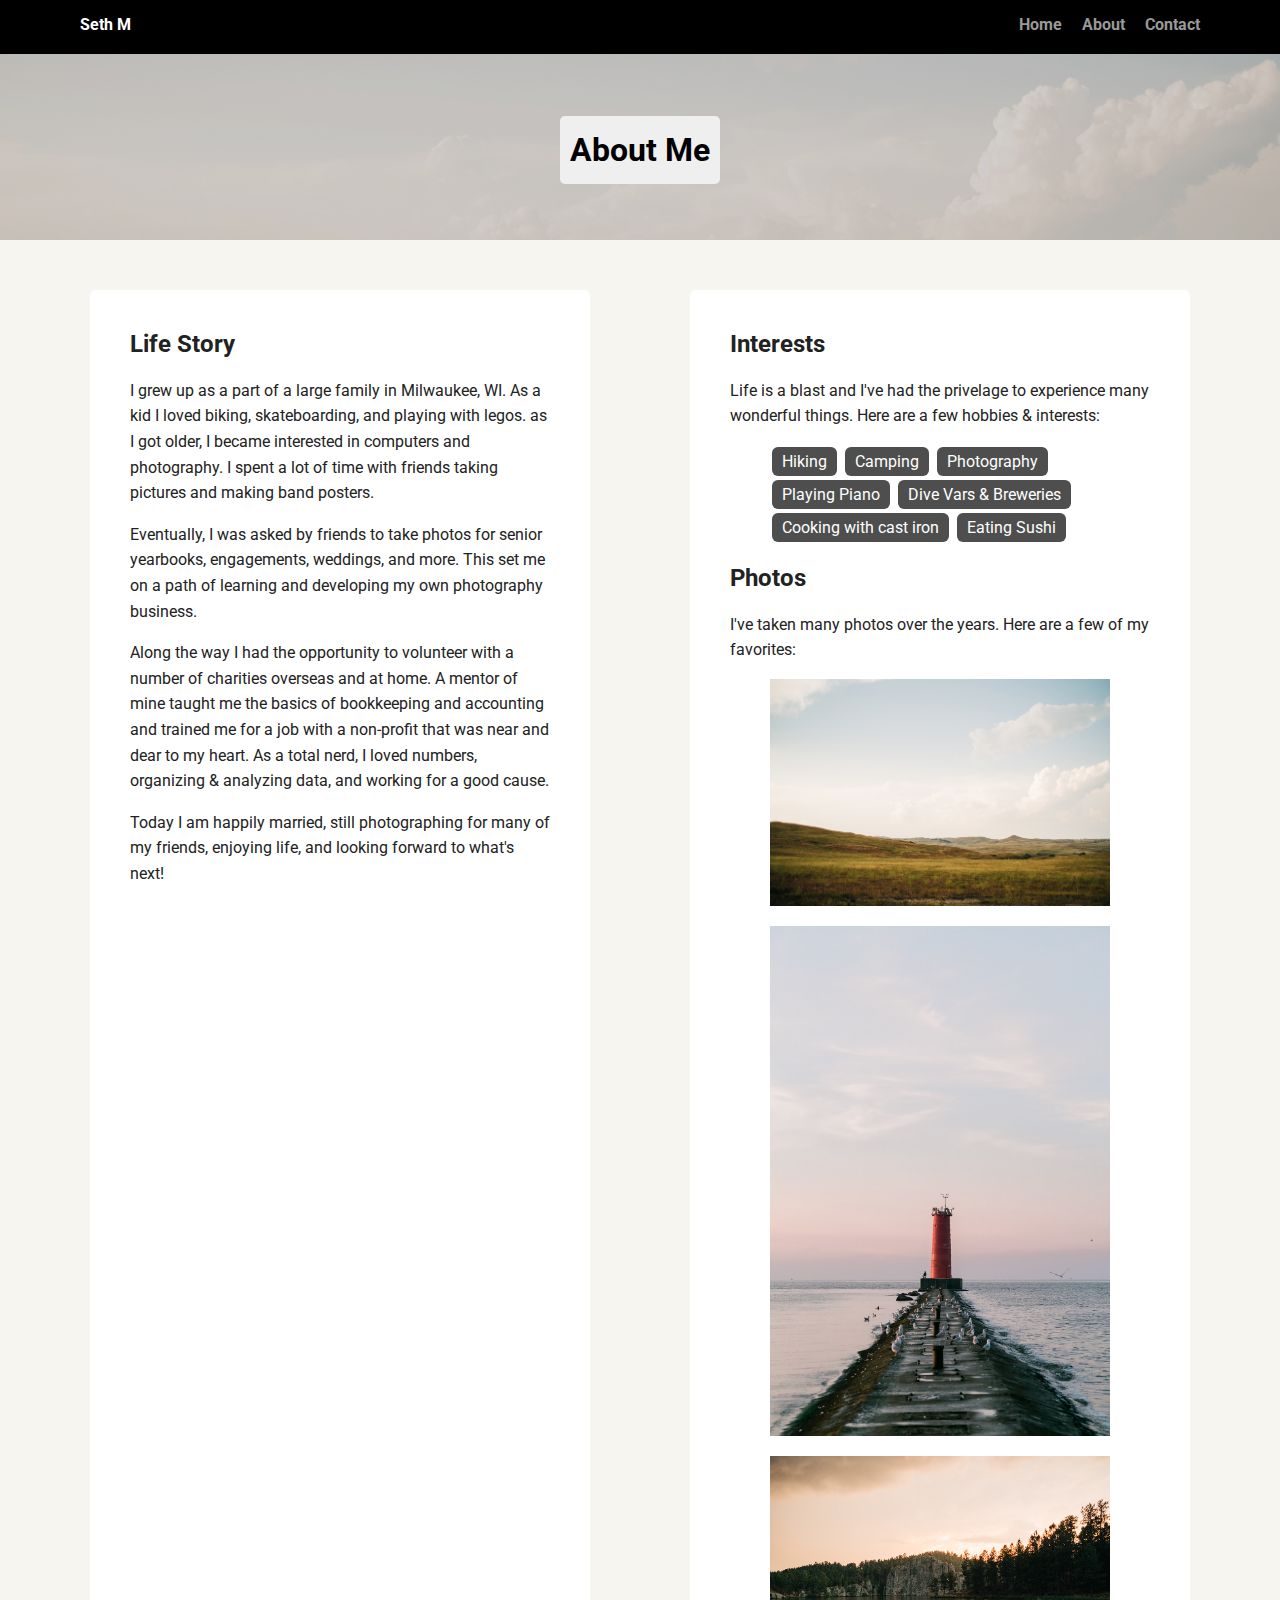
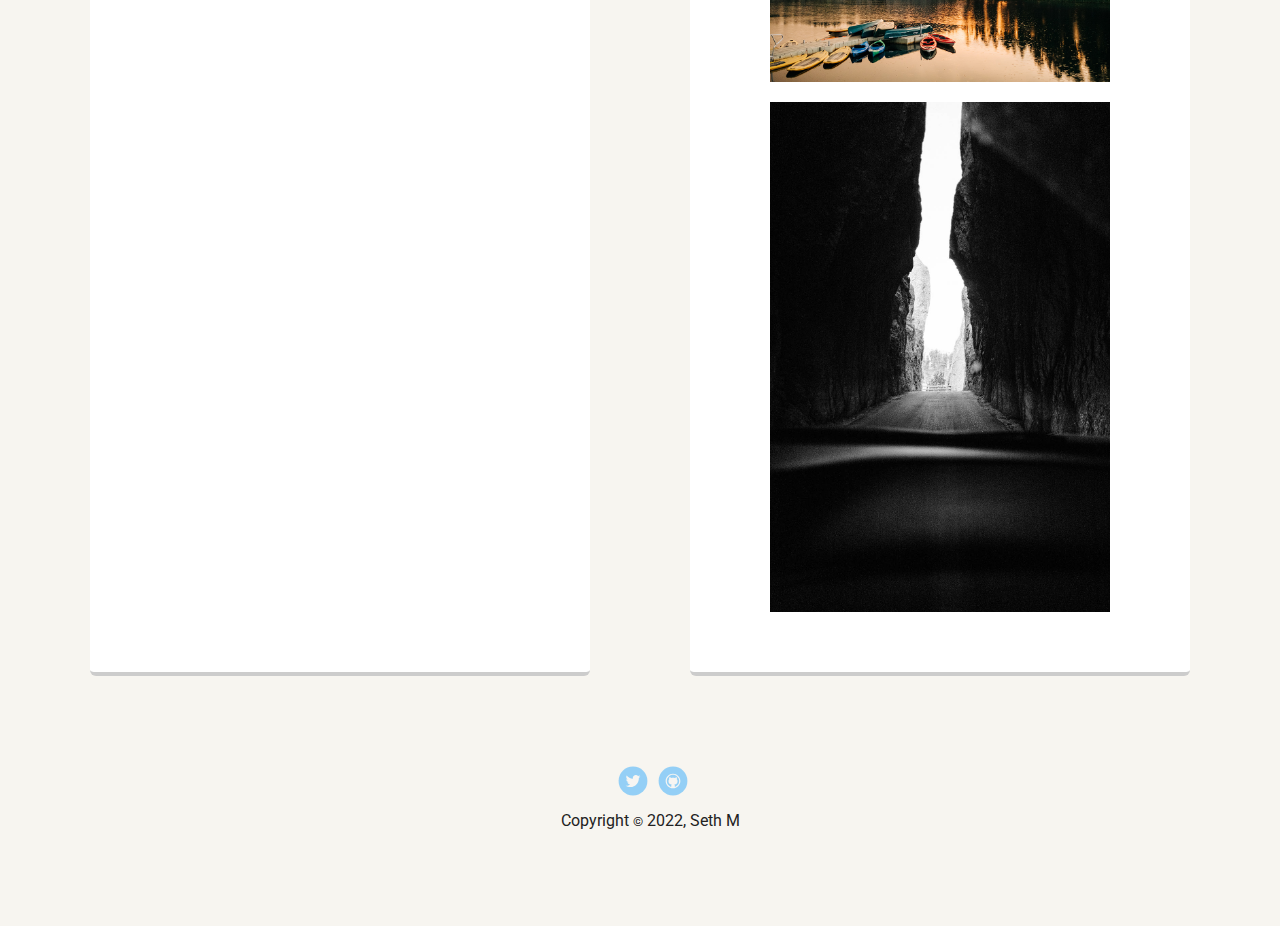
==== profile_page_v1/about.html @ 50fefb5d "Upload Files" ====
<!doctype html>
<html lang="en">
<head>
  <meta charset="utf-8">
  <title>About Seth</title>
  <meta name="viewport" content="width=device-width, initial-scale=1.0">
  <link rel="stylesheet" href="styles.css">
  <link href="https://fonts.googleapis.com/css?family=Muli%7CRoboto:400,300,500,700,900" rel="stylesheet"></head>
  <body>

    <nav class="main-nav">
        <ul class="nav">
          <li class="name">Seth M</li>
          <li><a href="index.html">Home</a></li>
          <li><a href="about.html">About</a></li>
          <li><a href="contact.html">Contact</a></li>
        </ul>
    </nav>

    <header class="secondaryheader">
      <h1 class="tag name">About Me</h1>
    </header>

    <main class="flex">
      <section class="card">
        <h2>Life Story</h2>
        <p>I grew up as a part of a large family in Milwaukee, WI. As a kid I loved biking, skateboarding, and playing with legos.
        as I got older, I became interested in computers and photography. I spent a lot of time with friends taking pictures and making band posters.</p>
        <p>Eventually, I was asked by friends to take photos for senior yearbooks, engagements, weddings, and more. This set me on a path of learning
        and developing my own photography business.</p>
        <p>Along the way I had the opportunity to volunteer with a number of charities overseas and at home. A mentor of mine taught me the basics of bookkeeping
          and accounting and trained me for a job with a non-profit that was near and dear to my heart. As a total nerd, I loved numbers, organizing & analyzing data,
          and working for a good cause.</p>
          <p>Today I am happily married, still photographing for many of my friends, enjoying life, and looking forward to what's next!</p>

      </section>

      <aside class="card">
        <h2>Interests</h2>
        <p>Life is a blast and I've had the privelage to experience many wonderful things. Here are a few hobbies & interests:</p>
        <ul class="skillsmono">
          <li>Hiking</li>
          <li>Camping</li>
          <li>Photography</li>
          <li>Playing Piano</li>
          <li>Dive Vars & Breweries</li>
          <li>Cooking with cast iron</li>
          <li>Eating Sushi</li>
        </ul>
        <h2>Photos</h2>
        <p>I've taken many photos over the years. Here are a few of my favorites:</p>
        <figure><img src="images/Home-bg-hills.jpg" alt="Custer State Park"></figure>
        <figure><img src="images/lighthouse.jpg" alt="Lighthouse"></figure>
        <figure><img src="images/Kayak.jpg" alt="Kayaks at Custer"></figure>
        <figure><img src="images/needles.jpg" alt="needles"></figure>
      </aside>

    </main>


    <footer>
      <ul>
        <li><a href="https://twitter.com/localseth" class="social twitter" target="_blank">Twitter</a></li>
        <li><a href="https://github.com/localseth" class="social github" target="_blank">Github</a></li>
      </ul>
      <p class="copyright">Copyright <small>&copy;</small> 2022, Seth M</p>
    </footer>
  </body>
  </html>
---- profile_page_v1/styles.css ----
/* Global Layout Set-up */
* {
  box-sizing: border-box;
}

body {
  margin: 0;
  padding: 0;
  text-align: center;
  font-family: 'Roboto', sans-serif;
  color: #222;
  background: #f7f5f0;
}
/* Link Styles */

a {
  text-decoration: none;
  color: #999;
}
a:hover {
  color: #6633ff;
}

/* Section Styles */

.main-nav {
  width: 100%;
  background: black;
  min-height: 30px;
  padding: 10px;
  position: fixed;
  text-align: center;
}
.nav {
  display: flex;
  justify-content: space-around;
  font-weight: 700;
  list-style-type: none;
  margin: 0 auto;
  padding: 0;
}

.nav .name {
    display: block;
    margin-right: auto;
    color: white;
}
.nav li {
  padding: 5px 10px 10px 10px;
}
.nav a {
  transition: all .5s;
}
.nav a:hover {
  color: white
}

header {
  text-align: center;
  background: url('images/Home-bg-hills.jpg') rgba(34, 34, 34, .2) no-repeat bottom 40% center ;
  background-size: cover;
  background-blend-mode: multiply;
  overflow: hidden;
  padding-top: 60px;
}

.secondaryheader {
  display: flex;
  flex-direction: column;
  justify-content: center;
  min-height: 240px;
  vertical-align: middle;
  text-align: center;
  background: url('images/Home-bg-hills.jpg') rgba(34, 34, 34, .2) no-repeat top 40% center ;
  background-size: cover;
  background-blend-mode: multiply;
  overflow: hidden;
  padding-top: 60px;
}

header {
  line-height: 1.5;
}

header .profile-image {
  margin-top: 50px;
  width: 150px;
  height: 150px;
  border-radius: 50%;
  border: 3px solid white;
  transition: all .5s;
  background-color: rgba(34, 34, 34, .8);
}
header .profile-image:hover {
  transform: scale(1.2) rotate(1080deg);
}
.tag {
  background-color: #efefef;
  color: black;
  padding: 10px;
  border-radius: 5px;
  display: table;
  margin: 10px auto;
}

.verticalcenter {
  display: flex;
  flex-direction: column;
  justify-content: center;
}

.location {
  background-color: rgba(34, 34, 34, .8);
  color: #f7f5f0;
}
.card {
  margin: 30px;
  padding: 20px 40px 40px;
  max-width: 500px;
  text-align: left;
  background: #fff;
  border-bottom: 4px solid #ccc;
  border-radius: 6px;
  transition: all .5s;
}
.card:hover {
  border-color: #ff99ff;
}

.card img {
  max-width: 100%;
}

.email {
  color: #999;
  text-transform: uppercase;
  text-align: center;
  font-weight: 500;
  transition: all .3s;
}

.email a:hover {
  color: white;
}

.email a {
  color: inherit;
}

.email:hover {
  color: white;
  transform: scale(1.1);
  background-color: #ff99ff;
}

ul.skills {
  padding: 0;
  text-align: center;
}

.skills li {
  border-radius: 6px;
  display: inline-block;
  background: #ff9904;
  color: white;
  padding: 5px 10px;
  margin: 2px;
}

.skillsmono li {
  border-radius: 6px;
  display: inline-block;
  background: rgba(34, 34, 34, .8);
  color: white;
  padding: 5px 10px;
  margin: 2px;
}

.skills li:nth-child(odd) {
  background: #0399ff;
}

footer {
  width: 100%;
  min-height: 30px;
  padding: 20px 0 40px 20px;
}

footer .copyright {
  top: -8px;
  font-size: .75em;
}

footer ul {
  list-style-type: none;
  margin: 0;
  padding: 0;
}

footer ul li {
  display: inline-block;
}

a.social {
  display: inline-block;
  text-indent: -9999px;
  margin-left: 5px;
  width: 30px;
  height: 30px;
  background-size: 30px 30px;
  opacity: .4;
  transition: all .5s;
}
a.twitter {
  background-image: url(images/twitter.svg);
}
a.linkedin {
  background-image: url(images/linkedin.svg);
}
a.github {
  background-image: url(images/github.svg);
}
a.social:hover {
  opacity: 1;
}
.clearfix {
  clear: both;
}

/* Styles for larger screens */
@media screen and (min-width: 720px) {

  .flex {
      display: -ms-flexbox;      /* TWEENER - IE 10 */
      display: flex;
      max-width: 1200px;
      -ms-flex-pack: distribute;
      justify-content: space-around;
      margin: 0 auto;
  }

  header {
    min-height: 470px;
  }

  .nav {
    max-width: 1200px;
    padding: 0 30px;
  }


  main {
    padding-top: 20px;
  }

  main p {
    line-height: 1.6em;
  }

  footer {
    font-size: 1.3em;
    max-width: 1200px;
    margin: 40px auto;
  }

}
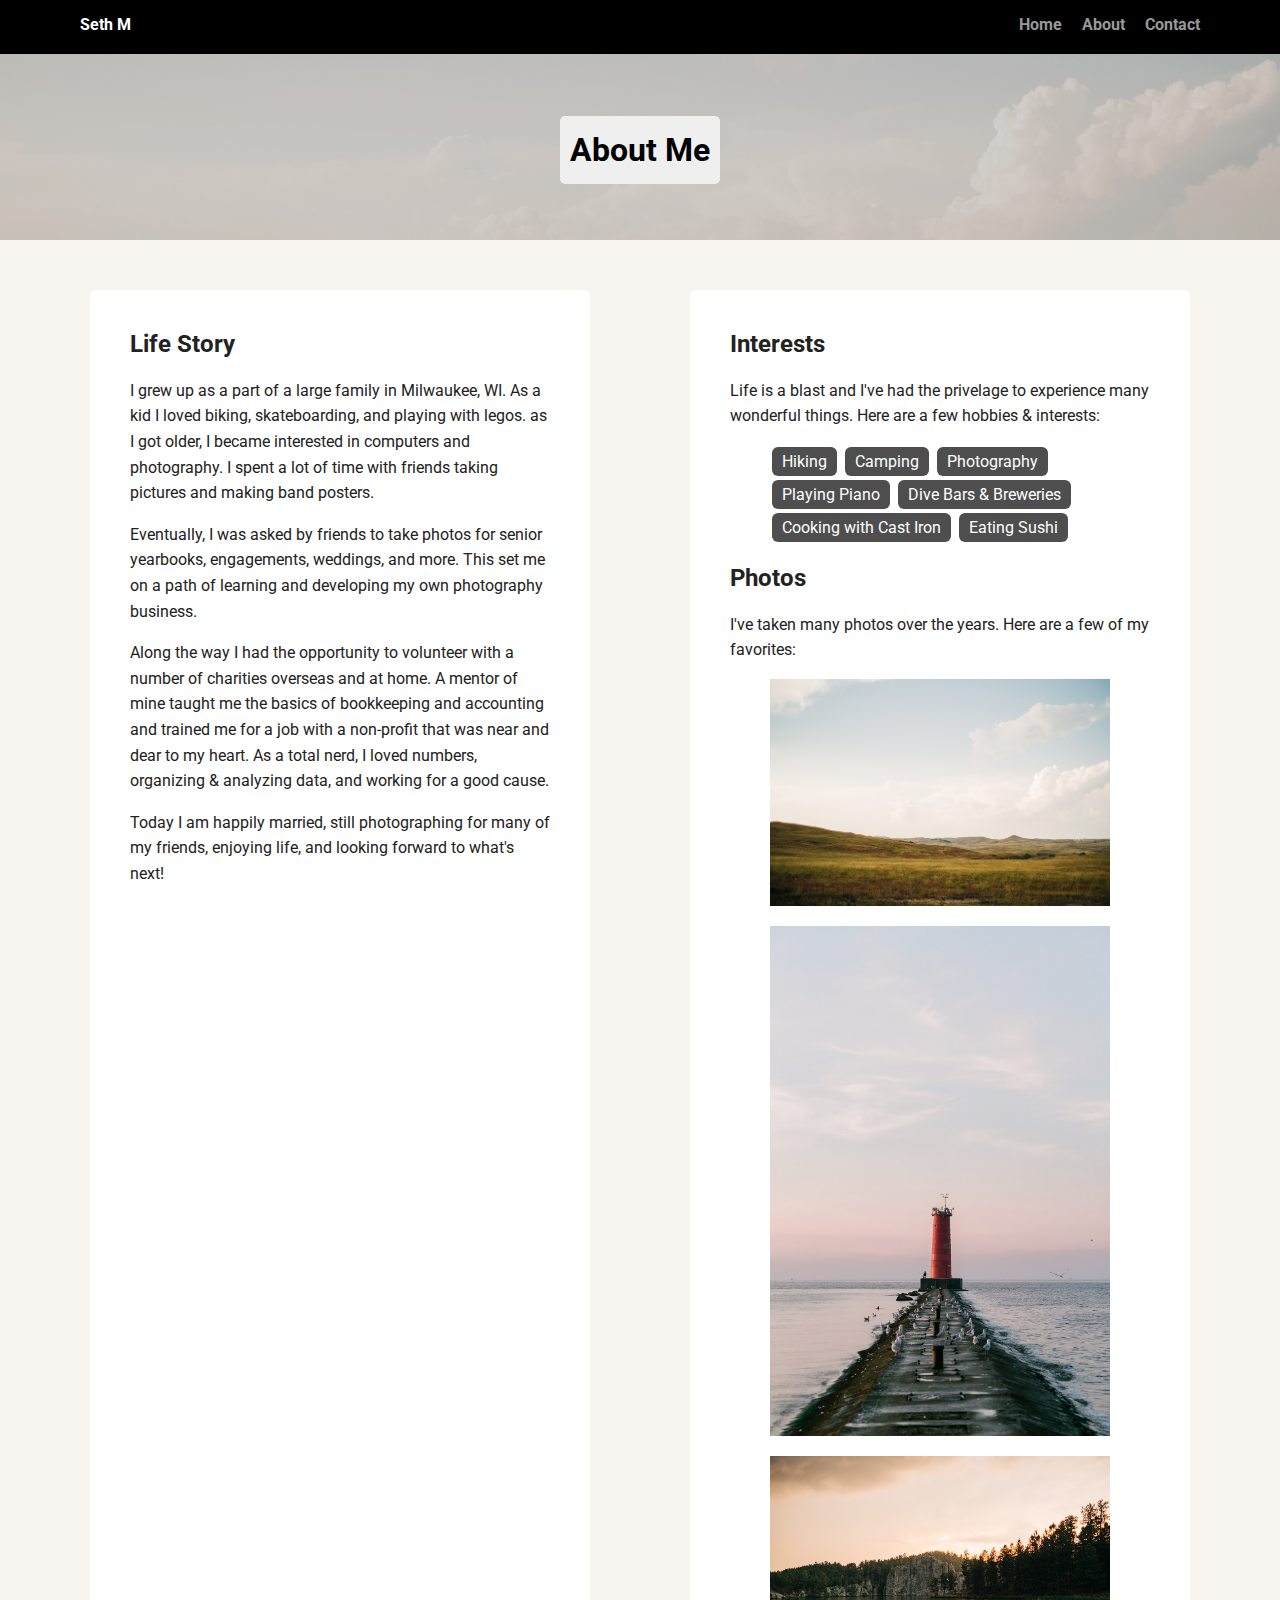
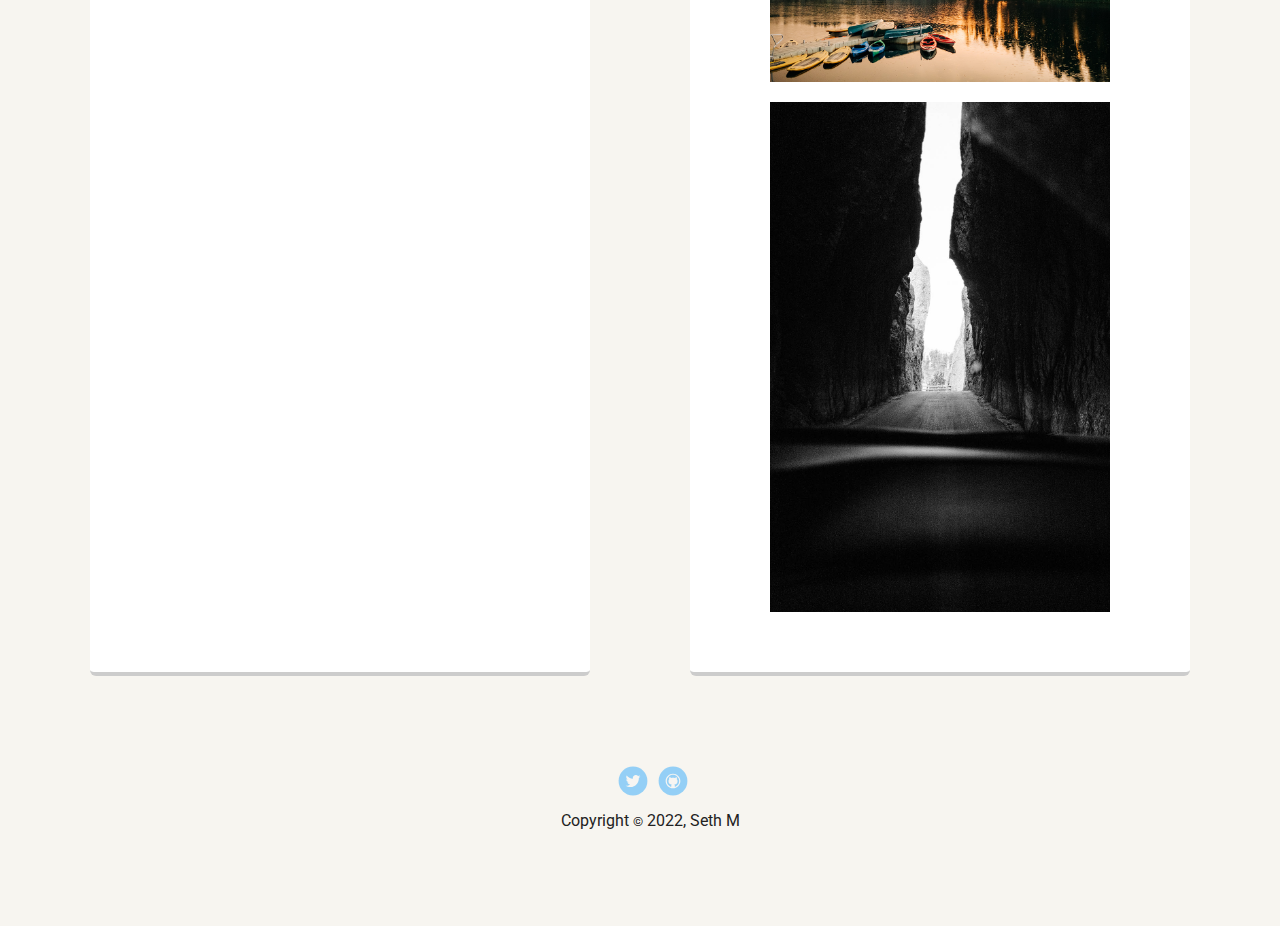
==== commit f3e084ec: "Spellcheck & Revise" ====
--- a/profile_page_v1/about.html
+++ b/profile_page_v1/about.html
@@ -43,8 +43,8 @@
           <li>Camping</li>
           <li>Photography</li>
           <li>Playing Piano</li>
-          <li>Dive Vars & Breweries</li>
-          <li>Cooking with cast iron</li>
+          <li>Dive Bars & Breweries</li>
+          <li>Cooking with Cast Iron</li>
           <li>Eating Sushi</li>
         </ul>
         <h2>Photos</h2>
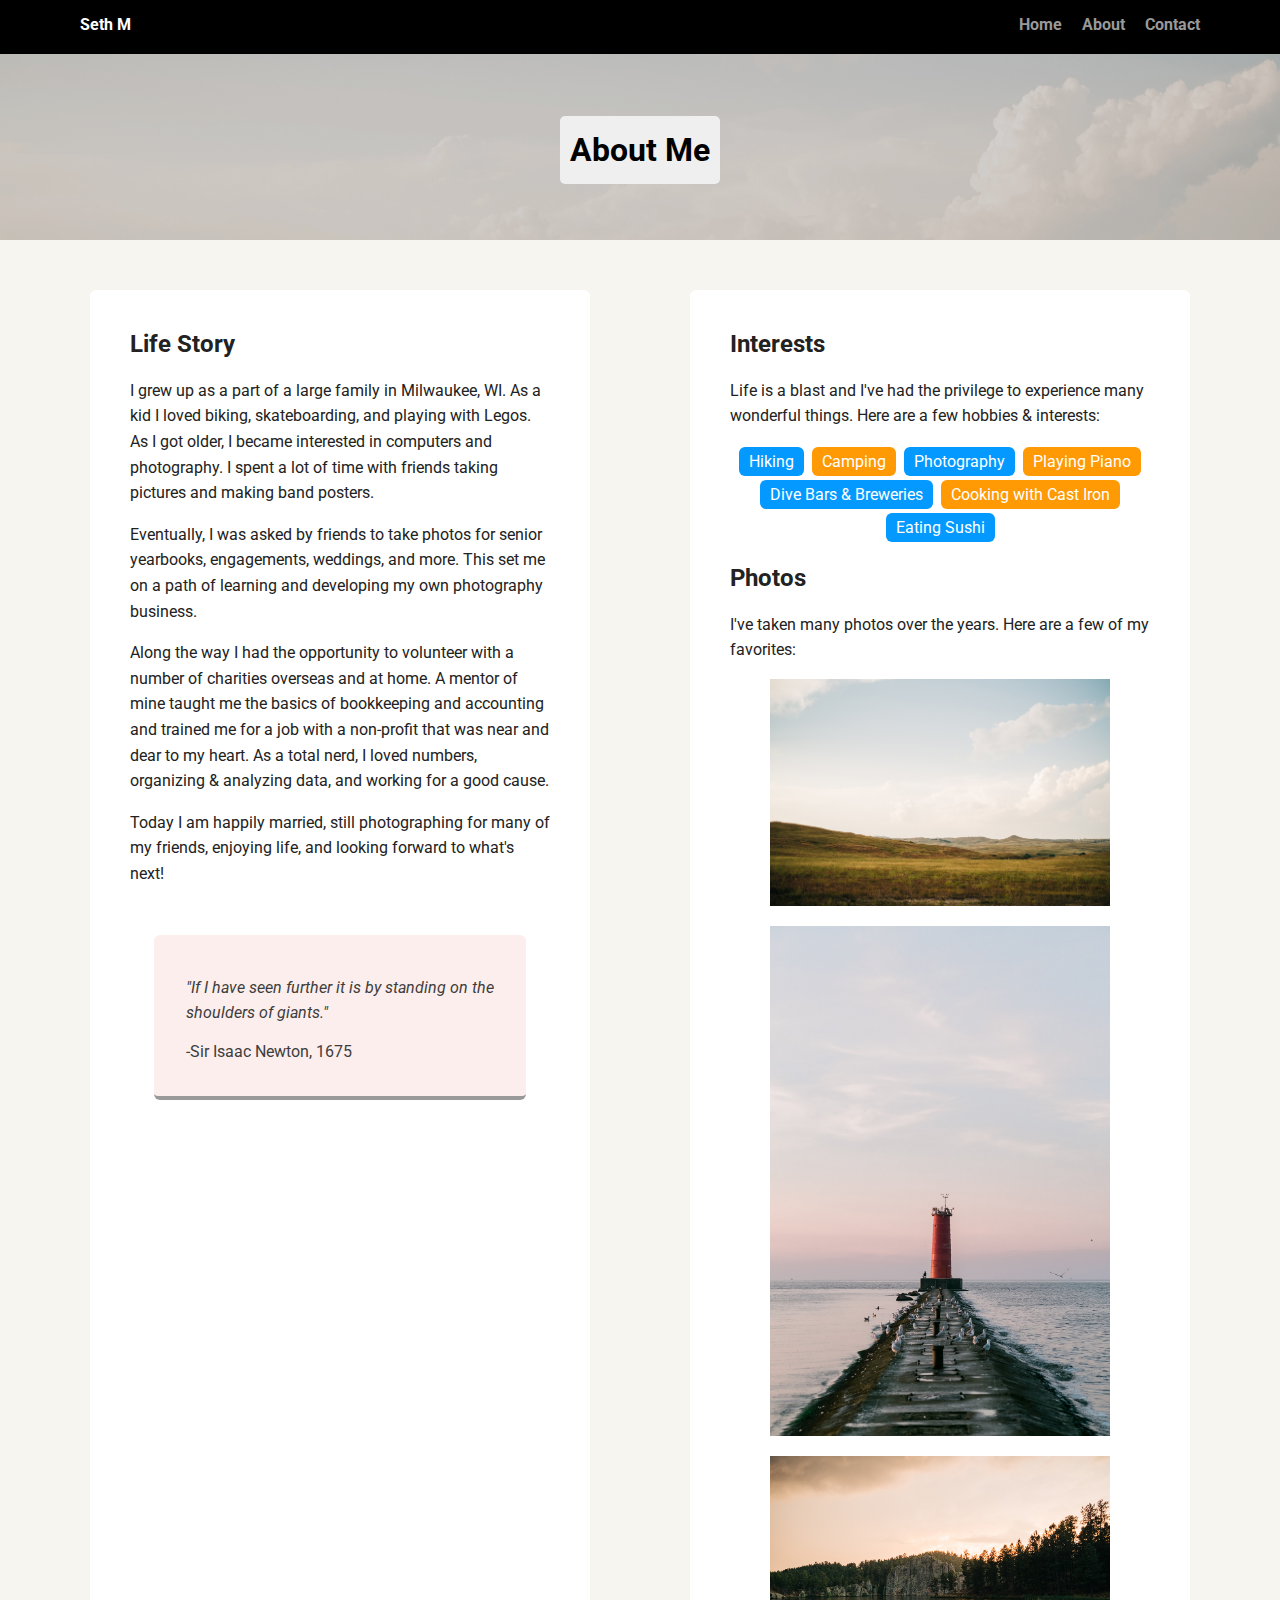
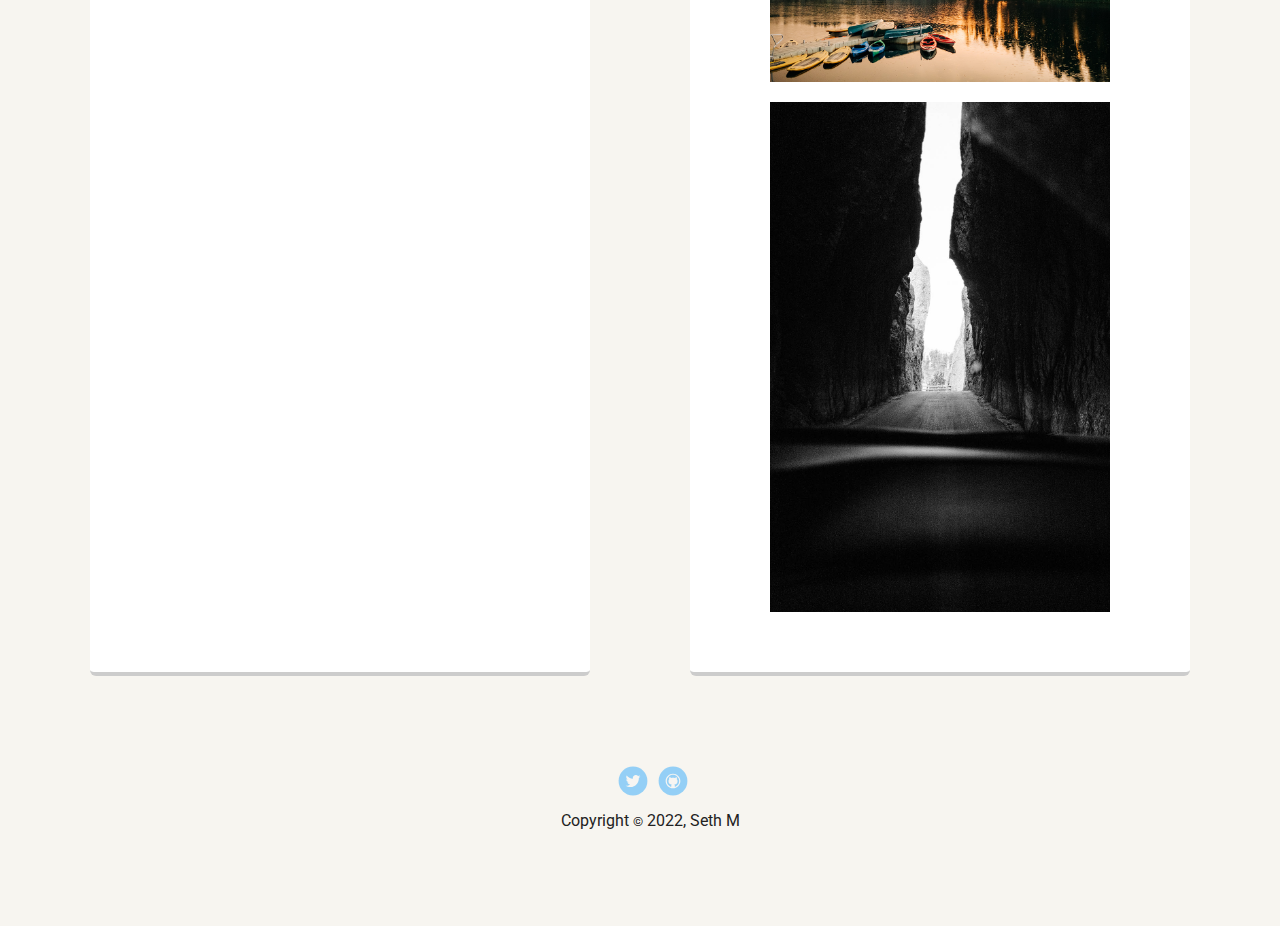
==== commit 34acd00a: "CSS + Spellcheck" ====
--- a/profile_page_v1/about.html
+++ b/profile_page_v1/about.html
@@ -24,21 +24,23 @@
     <main class="flex">
       <section class="card">
         <h2>Life Story</h2>
-        <p>I grew up as a part of a large family in Milwaukee, WI. As a kid I loved biking, skateboarding, and playing with legos.
-        as I got older, I became interested in computers and photography. I spent a lot of time with friends taking pictures and making band posters.</p>
+        <p>I grew up as a part of a large family in Milwaukee, WI. As a kid I loved biking, skateboarding, and playing with Legos.
+        As I got older, I became interested in computers and photography. I spent a lot of time with friends taking pictures and making band posters.</p>
         <p>Eventually, I was asked by friends to take photos for senior yearbooks, engagements, weddings, and more. This set me on a path of learning
         and developing my own photography business.</p>
         <p>Along the way I had the opportunity to volunteer with a number of charities overseas and at home. A mentor of mine taught me the basics of bookkeeping
           and accounting and trained me for a job with a non-profit that was near and dear to my heart. As a total nerd, I loved numbers, organizing & analyzing data,
           and working for a good cause.</p>
           <p>Today I am happily married, still photographing for many of my friends, enjoying life, and looking forward to what's next!</p>
+          <blockquote><p>"If I have seen further it is by standing on the shoulders of giants."</p>
+          <footer>-Sir Isaac Newton, 1675</footer></blockquote>
 
       </section>
 
       <aside class="card">
         <h2>Interests</h2>
-        <p>Life is a blast and I've had the privelage to experience many wonderful things. Here are a few hobbies & interests:</p>
-        <ul class="skillsmono">
+        <p>Life is a blast and I've had the privilege to experience many wonderful things. Here are a few hobbies & interests:</p>
+        <ul class="skills">
           <li>Hiking</li>
           <li>Camping</li>
           <li>Photography</li>
--- a/profile_page_v1/styles.css
+++ b/profile_page_v1/styles.css
@@ -180,6 +180,24 @@
   background: #0399ff;
 }
 
+blockquote {
+  color: rgb(61, 61, 61);
+  background-color: #fceeec;
+  max-width: 100%;
+  padding: 1.5em 2em;
+  margin: 3em 1.5em;
+  border-radius: 6px;
+  border-bottom: 4px solid #999;
+  font-style: italic;
+}
+
+blockquote footer {
+  font-size: inherit;
+  font-style: normal;
+  padding: 0;
+  margin: 0;
+}
+
 footer {
   width: 100%;
   min-height: 30px;
